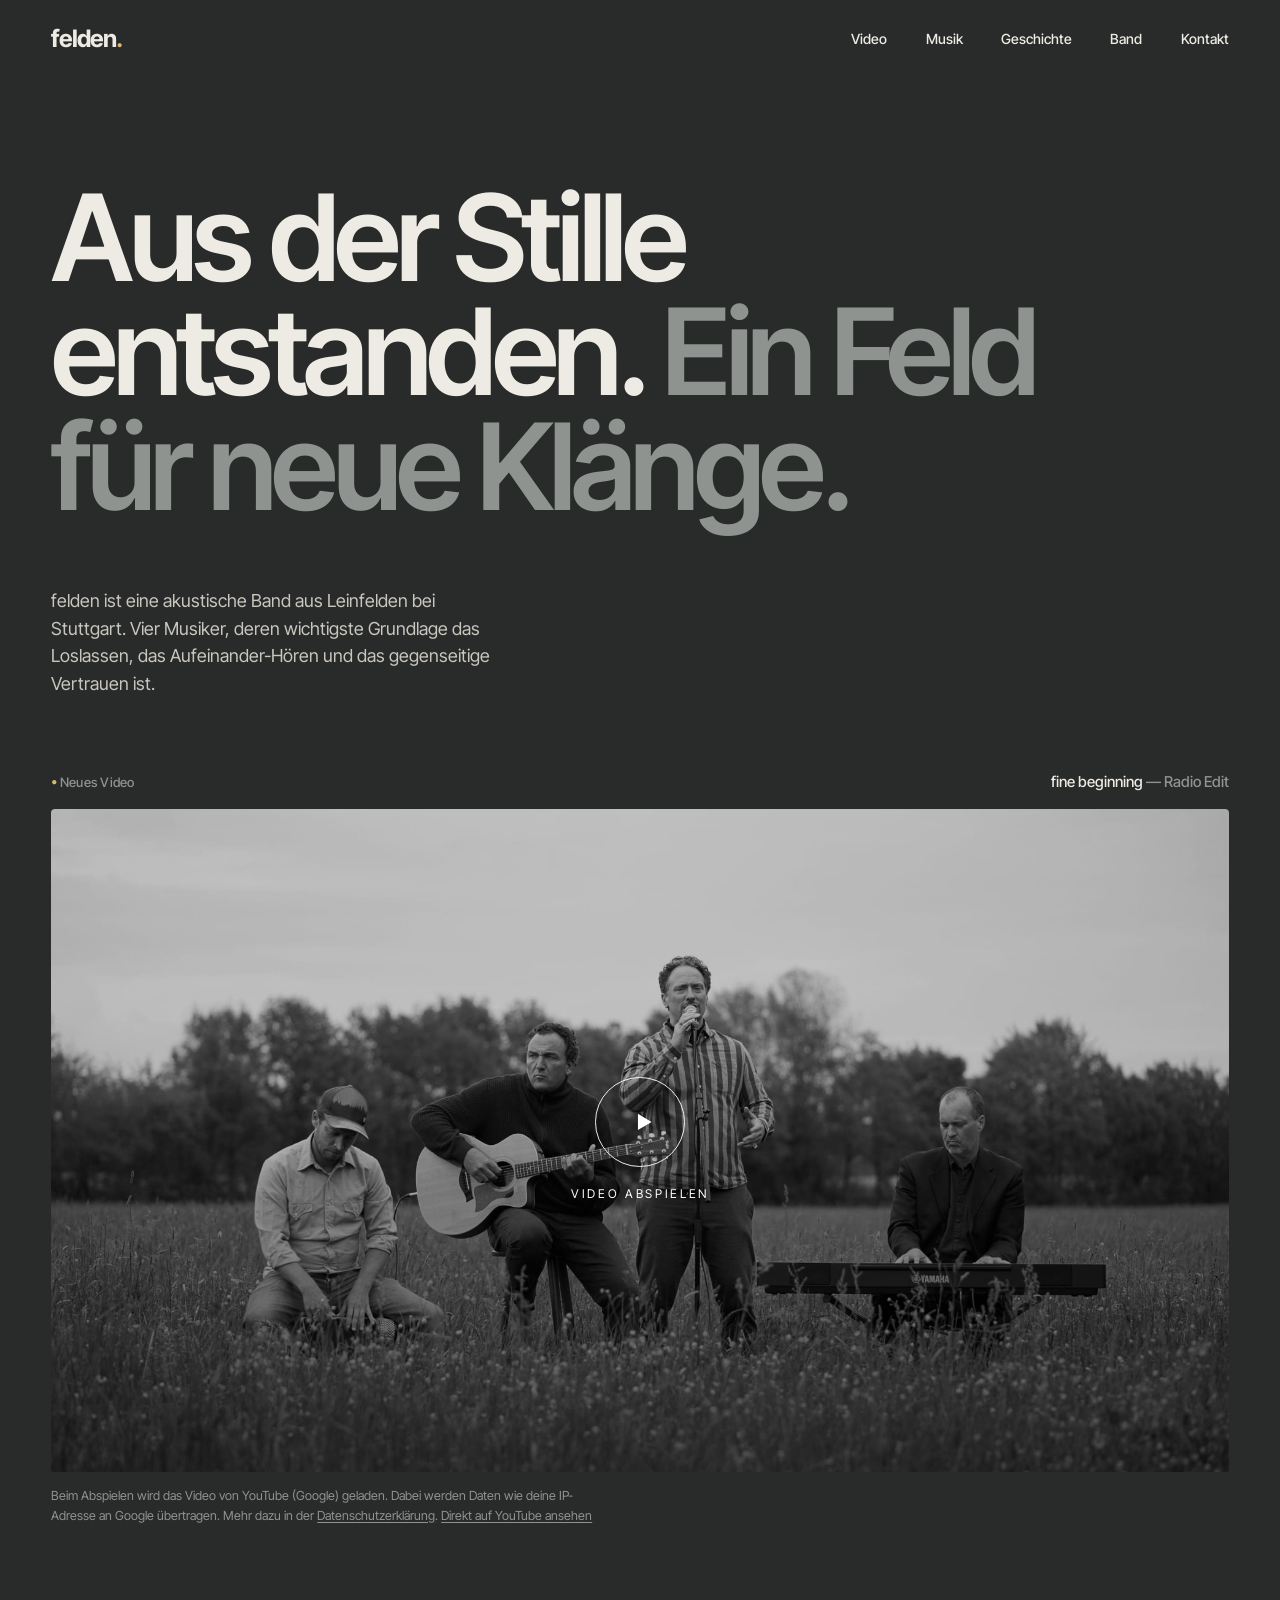
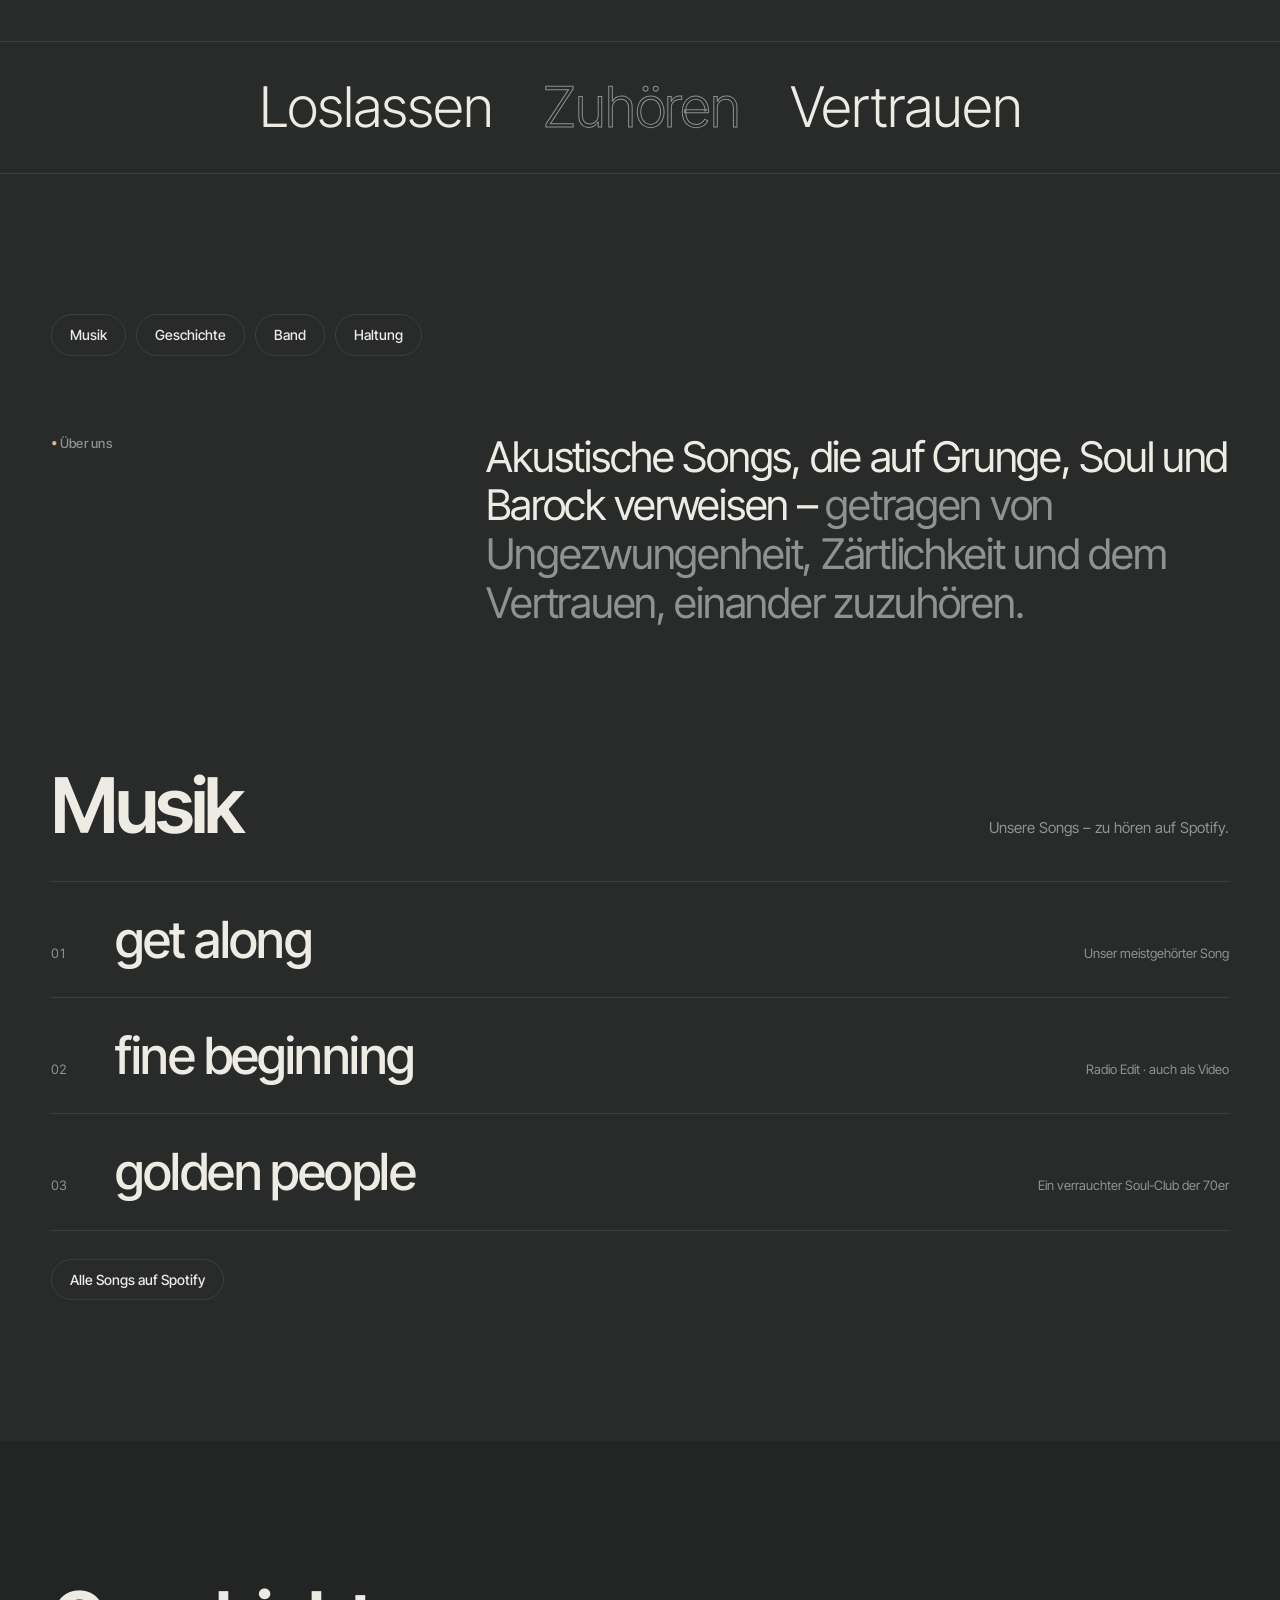
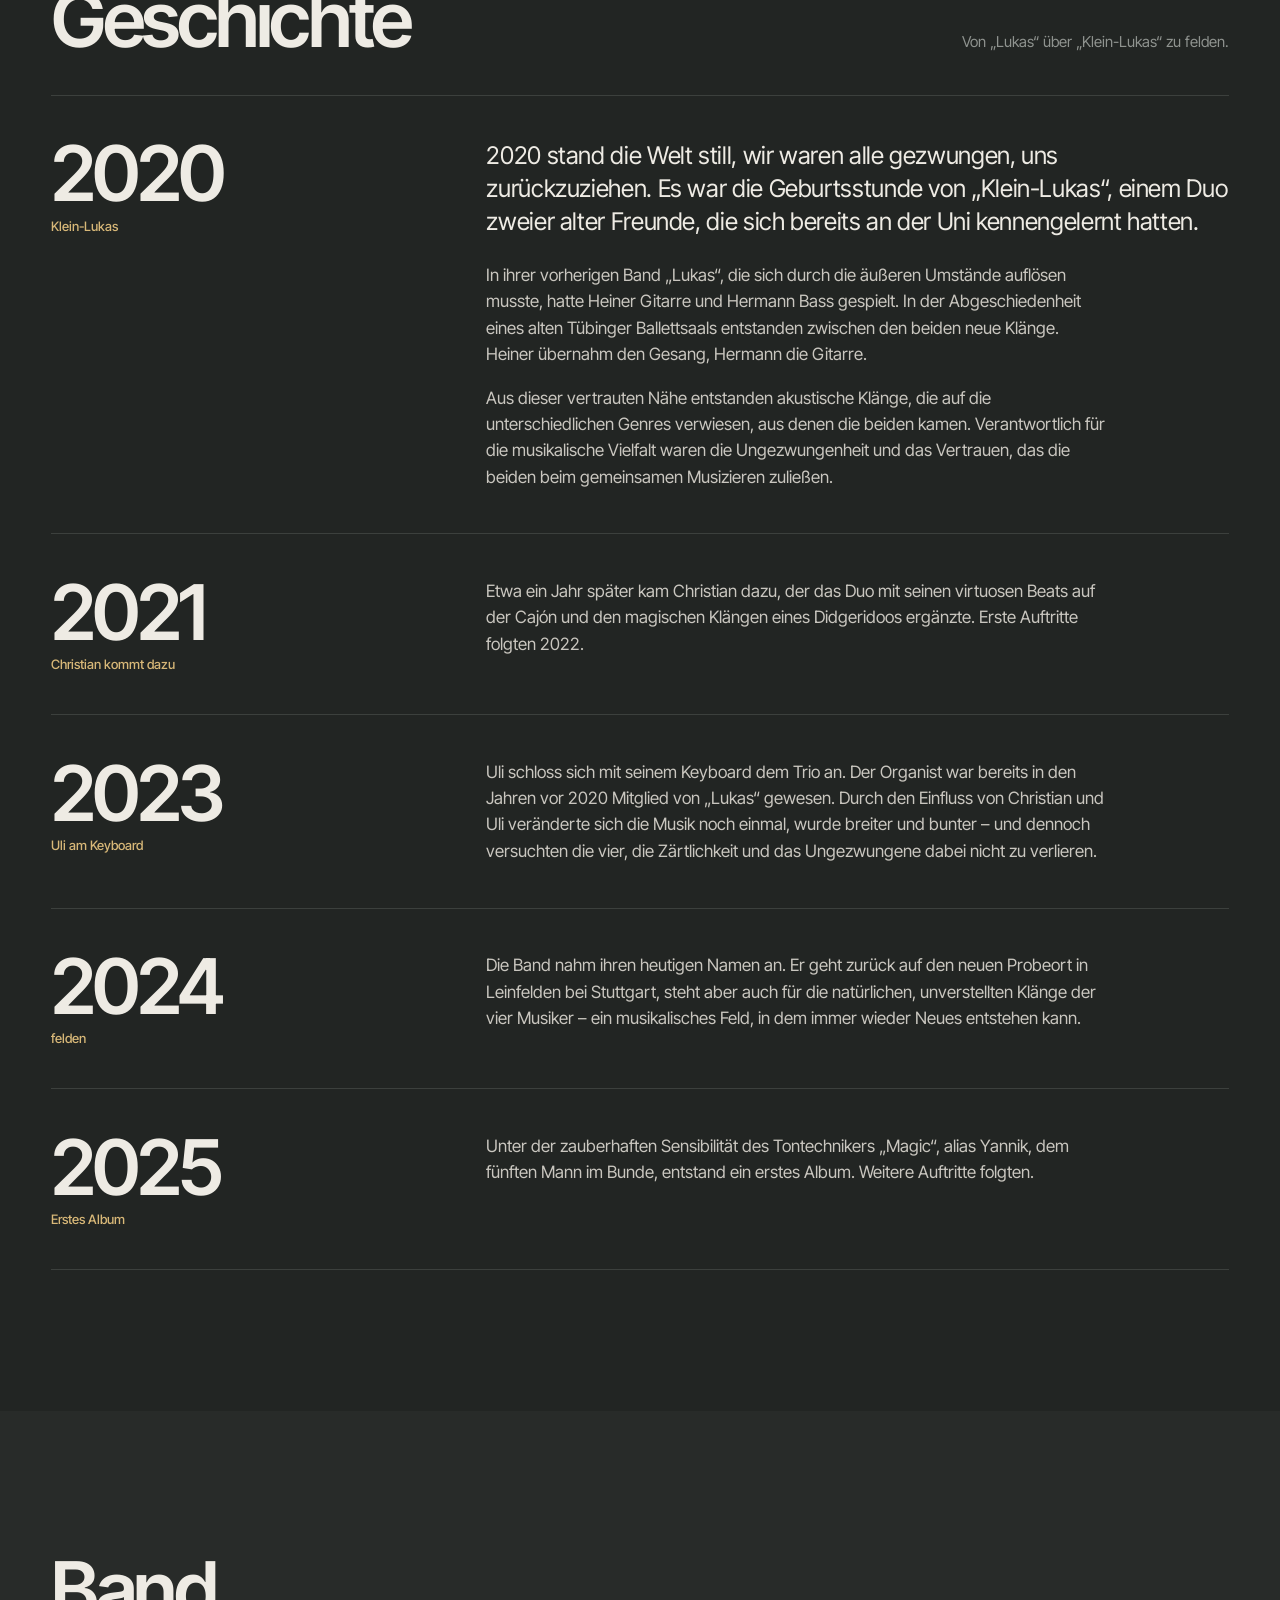
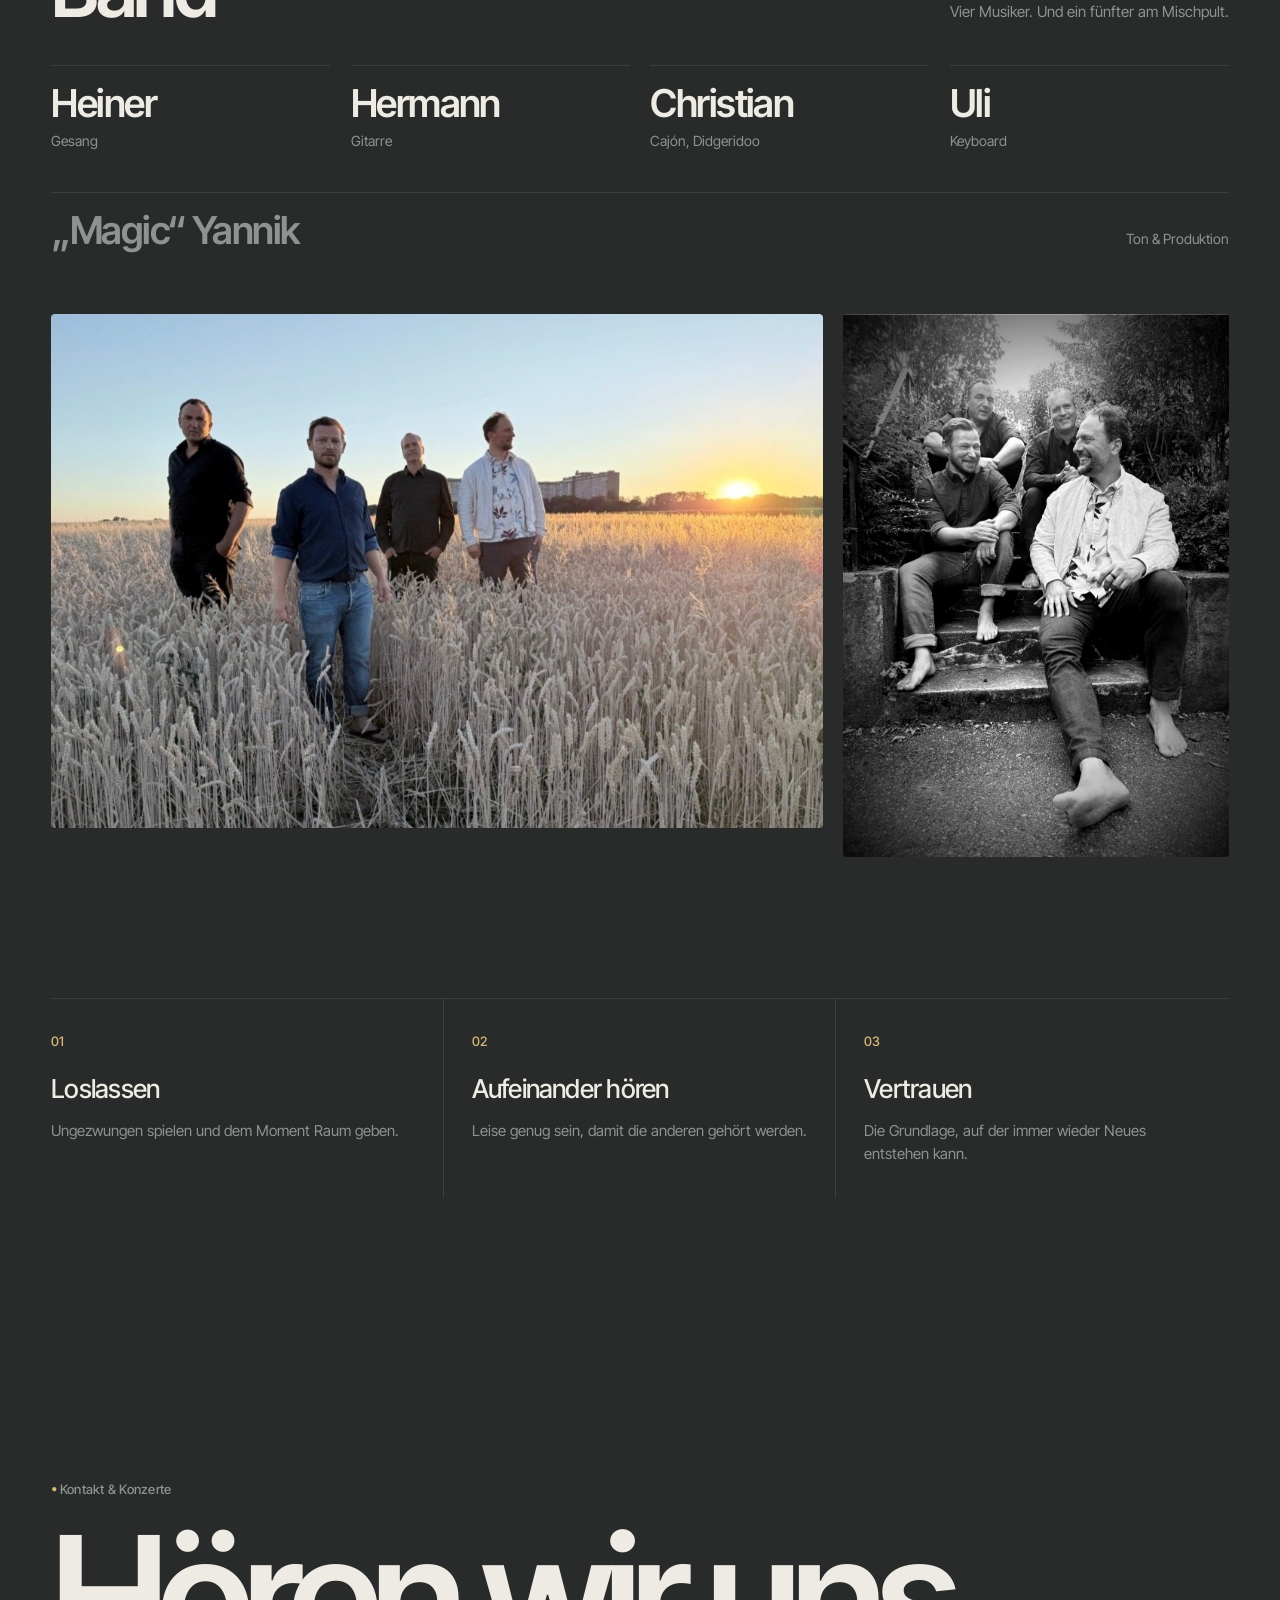
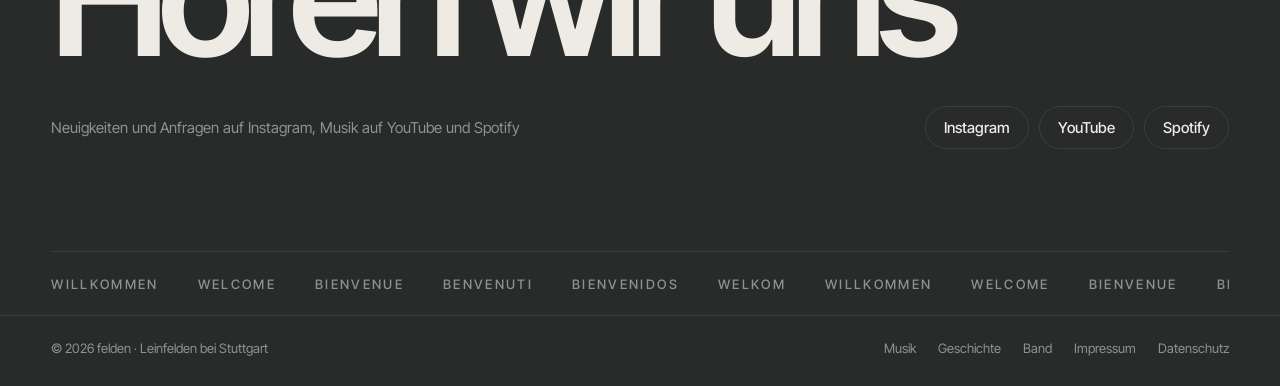
==== index.html @ c3971bb2 "version2" ====
<!doctype html>
<html lang="de">
<head>
<meta charset="utf-8">
<meta name="viewport" content="width=device-width, initial-scale=1">
<meta name="theme-color" content="#282b29">
<title>felden</title>
<meta name="description" content="felden – akustische Musik aus Leinfelden bei Stuttgart.">
<meta property="og:title" content="felden">
<meta property="og:description" content="Aus der Stille entstanden. Ein musikalisches Feld, in dem immer wieder Neues entstehen kann.">
<meta property="og:image" content="images/feld-abend.jpg">
<link rel="stylesheet" href="fonts/fonts.css">
<style>
  :root{
    --bg:#282b29;
    --bg-2:#222523;
    --fg:#eeebe4;
    --mute:#8f938f;
    --line:#3c403d;
    --accent:#d8b878;
    --f:"Inter Tight", "Helvetica Neue", Arial, sans-serif;
    --pad:clamp(16px,4vw,56px);
  }
  *{box-sizing:border-box;margin:0;padding:0}
  html{scroll-behavior:smooth}
  body{background:var(--bg);color:var(--fg);font-family:var(--f);font-weight:400;font-size:17px;line-height:1.55;-webkit-font-smoothing:antialiased}
  img{display:block;max-width:100%}
  a{color:inherit;text-decoration:none}
  ::selection{background:var(--accent);color:var(--bg)}

  /* Header */
  header{position:fixed;inset:0 0 auto 0;z-index:20;display:flex;justify-content:space-between;align-items:center;padding:20px var(--pad);transition:background .4s,padding .4s}
  header.solid{background:rgba(40,43,41,.94);backdrop-filter:blur(10px);-webkit-backdrop-filter:blur(10px);padding-top:14px;padding-bottom:14px}
  .logo{font-weight:700;font-size:24px;letter-spacing:-.04em}
  .logo span{color:var(--accent)}
  header nav{display:flex;gap:clamp(16px,3vw,40px);align-items:center}
  header nav a{font-size:14px;font-weight:500;position:relative}
  header nav a::after{content:"";position:absolute;left:0;bottom:-4px;height:1px;width:0;background:var(--fg);transition:width .3s}
  header nav a:hover::after{width:100%}
  .lang{font-size:12px;color:var(--mute);border:1px solid var(--line);padding:4px 10px;border-radius:99px}

  /* Hero */
  .hero{padding:clamp(130px,20vh,200px) var(--pad) clamp(40px,6vw,72px)}
  .hero h1{font-weight:600;font-size:clamp(46px,9.4vw,152px);line-height:.95;letter-spacing:-.045em;max-width:14ch}
  .hero h1 .dim{color:var(--mute)}
  .hero .meta{display:flex;justify-content:space-between;align-items:flex-end;flex-wrap:wrap;gap:24px;margin-top:clamp(36px,5vw,64px)}
  .hero .meta p{max-width:44ch;color:#c9c6bf;font-size:clamp(17px,1.4vw,20px)}
  .scroll{font-size:13px;color:var(--mute);display:flex;align-items:center;gap:10px}
  .scroll i{display:block;width:1px;height:38px;background:var(--mute);animation:pulse 2.4s infinite ease-in-out;transform-origin:top}
  @keyframes pulse{0%{transform:scaleY(0)}50%{transform:scaleY(1)}100%{transform:scaleY(0);transform-origin:bottom}}

  /* Reel image */
  .reel{position:relative;margin:0 var(--pad);overflow:hidden;border-radius:4px;aspect-ratio:16/8}
  .reel img{width:100%;height:100%;object-fit:cover;transform:scale(1.08);transition:transform 1.6s cubic-bezier(.2,.7,.2,1)}
  .reel.in img{transform:scale(1)}
  .reel .tag{position:absolute;left:24px;bottom:22px;display:flex;align-items:center;gap:12px;font-size:14px;font-weight:500}
  .reel .tag b{display:grid;place-items:center;width:48px;height:48px;border-radius:50%;background:var(--fg);color:var(--bg);font-size:14px}

  /* Marquee */
  .marquee{display:flex;justify-content:center;align-items:baseline;gap:.9em;border-top:1px solid var(--line);border-bottom:1px solid var(--line);margin-top:clamp(64px,9vw,120px);padding:22px 0;white-space:nowrap;font-size:clamp(20px,6.6vw,56px)}
  .marquee span{font-weight:300;letter-spacing:-.02em}
  .marquee span.o{color:transparent;-webkit-text-stroke:1px var(--mute)}
  @keyframes scroll{to{transform:translateX(-50%)}}

  section{padding:clamp(80px,11vw,150px) var(--pad)}

  /* Tabs */
  .tabs{display:flex;gap:clamp(6px,1.6vw,10px);flex-wrap:nowrap;margin-bottom:clamp(48px,6vw,80px)}
  .tabs a{flex:0 1 auto;min-width:0;text-align:center;white-space:nowrap;font-size:clamp(12px,3.6vw,14px);font-weight:500;padding:9px clamp(10px,3vw,18px);border:1px solid var(--line);border-radius:99px;transition:background .25s,color .25s,border-color .25s}
  .tabs a:hover{background:var(--fg);color:var(--bg);border-color:var(--fg)}

  /* Statement */
  .statement{display:grid;grid-template-columns:minmax(0,1fr) minmax(0,2fr);gap:clamp(24px,5vw,80px)}
  .kicker{font-size:13px;font-weight:500;color:var(--mute);letter-spacing:.02em}
  .kicker::before{content:"● ";color:var(--accent);font-size:10px;vertical-align:2px}
  .statement p{font-size:clamp(26px,3.3vw,48px);line-height:1.15;letter-spacing:-.03em;font-weight:400}
  .statement p em{font-style:normal;color:var(--mute)}

  /* Songs = work grid */
  .head{display:flex;justify-content:space-between;align-items:baseline;gap:20px;margin-bottom:36px;flex-wrap:wrap}
  .head h2{font-weight:600;font-size:clamp(40px,6vw,88px);letter-spacing:-.045em;line-height:1}
  .head p{color:var(--mute);max-width:38ch;font-size:15px}
  .work{display:grid;grid-template-columns:repeat(3,1fr);gap:clamp(12px,1.6vw,24px)}
  .card{position:relative;cursor:default}
  .card .img{overflow:hidden;border-radius:4px;aspect-ratio:4/5;background:var(--bg-2)}
  .card img{width:100%;height:100%;object-fit:cover;transition:transform 1s cubic-bezier(.2,.7,.2,1),filter .6s}
  .card:hover img{transform:scale(1.05);filter:brightness(.55)}
  .card .over{position:absolute;top:0;left:0;right:0;aspect-ratio:4/5;display:grid;place-items:center;opacity:0;transition:opacity .4s}
  .card:hover .over{opacity:1}
  .card .over span{border:1px solid var(--fg);border-radius:99px;padding:10px 20px;font-size:13px;font-weight:500;max-width:80%;text-align:center}
  .card h3{font-weight:500;font-size:22px;letter-spacing:-.02em;margin-top:16px}
  .card small{color:var(--mute);font-size:14px}

  /* Story timeline */
  .story{background:var(--bg-2)}
  .row{display:grid;grid-template-columns:minmax(0,1fr) minmax(0,2fr);gap:clamp(24px,5vw,80px);padding:clamp(28px,3.4vw,44px) 0;border-top:1px solid var(--line)}
  .row:last-child{border-bottom:1px solid var(--line)}
  .row .yr{font-weight:600;font-size:clamp(44px,6vw,92px);letter-spacing:-.05em;line-height:.9;color:var(--fg)}
  .row .yr small{display:block;font-size:13px;font-weight:500;letter-spacing:0;color:var(--accent);margin-top:12px}
  .row p{color:#c9c6bf;max-width:62ch;margin-bottom:1em}
  .row p:last-child{margin-bottom:0}
  .row p.big{font-size:clamp(20px,1.9vw,26px);line-height:1.35;letter-spacing:-.015em;color:var(--fg)}

  /* Team */
  .team{display:grid;grid-template-columns:repeat(4,1fr);gap:clamp(12px,1.6vw,24px)}
  .person{border-top:1px solid var(--line);padding-top:18px}
  .person h3{font-weight:600;font-size:clamp(28px,3vw,44px);letter-spacing:-.04em;line-height:1}
  .person p{color:var(--mute);font-size:14px;margin-top:8px}
  .person.five{grid-column:1/-1;display:flex;justify-content:space-between;align-items:baseline;flex-wrap:wrap;gap:8px;margin-top:20px}
  .person.five h3{color:var(--mute)}
  .bandpic{margin-top:clamp(36px,5vw,64px);display:grid;grid-template-columns:2fr 1fr;gap:clamp(12px,1.6vw,24px)}
  .bandpic div{overflow:hidden;border-radius:4px}
  .bandpic img{width:100%;height:100%;object-fit:cover;transition:transform 1s cubic-bezier(.2,.7,.2,1)}
  .bandpic div:hover img{transform:scale(1.04)}
  .bandpic div:first-child{aspect-ratio:3/2}

  /* Values like skills */
  .values{display:grid;grid-template-columns:repeat(3,1fr);gap:0;border-top:1px solid var(--line)}
  .value{padding:32px 28px 32px 0;border-right:1px solid var(--line)}
  .value + .value{padding-left:28px}
  .value:last-child{border-right:0}
  .value b{display:block;font-size:13px;color:var(--accent);font-weight:500;margin-bottom:18px}
  .value h3{font-weight:500;font-size:26px;letter-spacing:-.03em;margin-bottom:10px}
  .value p{color:var(--mute);font-size:15px}

  /* Contact */
  .contact{padding-bottom:0}
  .contact .big{font-weight:600;font-size:clamp(56px,13vw,220px);letter-spacing:-.06em;line-height:.88;display:inline-block;transition:color .3s}
  .contact .big:hover{color:var(--accent)}
  .contact .big .arr{display:inline-block;transition:transform .4s}
  .contact .big:hover .arr{transform:translate(.08em,-.08em)}
  .contact .sub{display:flex;justify-content:space-between;flex-wrap:wrap;gap:24px;margin-top:36px;color:var(--mute);font-size:15px}

  .welcome{overflow:hidden;white-space:nowrap;margin-top:clamp(64px,8vw,110px);border-top:1px solid var(--line);padding:18px 0}
  .welcome .track{display:inline-flex;animation:scroll 50s linear infinite}
  .welcome span{font-size:13px;font-weight:500;letter-spacing:.18em;text-transform:uppercase;color:var(--mute);padding-right:3em}

  footer{display:flex;justify-content:space-between;flex-wrap:wrap;gap:16px;padding:22px var(--pad) 28px;border-top:1px solid var(--line);font-size:13px;color:var(--mute)}
  footer nav{display:flex;flex-wrap:wrap;gap:8px 22px}
  footer a:hover{color:var(--fg)}

  /* Reveal */
  .r{opacity:0;transform:translateY(30px);transition:opacity 1s ease,transform 1s cubic-bezier(.2,.7,.2,1)}
  .r.in{opacity:1;transform:none}
  @media (prefers-reduced-motion:reduce){
    .r{opacity:1;transform:none;transition:none}
    .welcome .track,.scroll i{animation:none}
    .reel img{transform:none}
  }

  @media (max-width:900px){
    .statement,.row{grid-template-columns:1fr}
    .work{grid-template-columns:1fr 1fr}
    .work .card:last-child{grid-column:1/-1}
    .work .card:last-child .img,.work .card:last-child .over{aspect-ratio:16/10}
    .team{grid-template-columns:1fr 1fr;row-gap:28px}
    .values{grid-template-columns:1fr}
    .value,.value + .value{padding:26px 0;border-right:0;border-bottom:1px solid var(--line)}
    .bandpic{grid-template-columns:1fr}
    .reel{aspect-ratio:4/3}
  }
  @media (max-width:600px){
    header nav a.hide-s{display:none}
    .work{grid-template-columns:1fr}
    .work .card .img,.work .card .over{aspect-ratio:4/3!important}
    .lang{display:none}
  }

  /* YouTube – Zwei-Klick-Lösung (DSGVO) */
  .yt{position:relative;aspect-ratio:16/9;overflow:hidden;background:#000}
  .yt img{width:100%;height:100%;object-fit:cover;opacity:.78;transition:transform 1.2s cubic-bezier(.2,.7,.2,1),opacity .6s}
  .yt:hover img{transform:scale(1.03);opacity:.65}
  .yt-btn{position:absolute;inset:0;display:flex;flex-direction:column;align-items:center;justify-content:center;gap:18px;background:linear-gradient(180deg,rgba(0,0,0,0) 40%,rgba(0,0,0,.4));border:0;color:#fff;cursor:pointer;font:inherit}
  .yt-circle{width:clamp(64px,7vw,92px);height:clamp(64px,7vw,92px);border-radius:50%;border:1px solid rgba(255,255,255,.9);display:grid;place-items:center;transition:background .35s,color .35s,transform .35s}
  .yt-circle svg{width:34%;height:34%;margin-left:6%}
  .yt-btn:hover .yt-circle,.yt-btn:focus-visible .yt-circle{background:#fff;color:#111;transform:scale(1.06)}
  .yt-t{font-size:12px;letter-spacing:.22em;text-transform:uppercase}
  .yt iframe{position:absolute;inset:0;width:100%;height:100%;border:0}
  .yt-note{font-size:12.5px;line-height:1.6;opacity:.72;margin-top:14px;max-width:80ch}
  .yt-note a{text-decoration:underline;text-underline-offset:2px}
  .reel-wrap{margin:0 var(--pad)}
  .reel-head{display:flex;justify-content:space-between;align-items:baseline;gap:16px;flex-wrap:wrap;margin-bottom:16px;font-size:15px;font-weight:500}
  .reel-head em{font-style:normal;color:var(--mute)}
  .yt{border-radius:4px}
  .yt-note{color:var(--mute);opacity:1}
  .socials{display:flex;gap:10px;flex-wrap:wrap}
  .socials a{color:var(--fg);font-weight:500;padding:9px 18px;border:1px solid var(--line);border-radius:99px;transition:background .25s,color .25s,border-color .25s}
  .socials a:hover{background:var(--fg);color:var(--bg);border-color:var(--fg)}
  .contact .sub{align-items:center}
  .card{display:block;cursor:pointer}
  .tracks{list-style:none;margin-top:0;border-top:1px solid var(--line)}
  .tracks a{display:grid;grid-template-columns:48px minmax(0,1fr) auto;align-items:baseline;gap:16px;padding:18px 0;border-bottom:1px solid var(--line);transition:padding .35s,color .25s}
  .tracks a:hover{padding-left:12px;color:var(--accent)}
  .tracks .n{font-size:13px;color:var(--mute);font-variant-numeric:tabular-nums}
  .tracks .t{font-size:clamp(28px,4vw,56px);font-weight:500;letter-spacing:-.03em}
  .tracks .k{font-size:13px;color:var(--mute)}
  .all{display:inline-block;margin-top:28px;font-size:14px;font-weight:500;padding:9px 18px;border:1px solid var(--line);border-radius:99px;transition:background .25s,color .25s,border-color .25s}
  .all:hover{background:var(--fg);color:var(--bg);border-color:var(--fg)}
  @media (max-width:600px){.tracks a{grid-template-columns:36px minmax(0,1fr)}.tracks .k{grid-column:2}}
</style>
</head>
<body>

<header id="hdr">
  <a class="logo" href="#top">felden<span>.</span></a>
  <nav>
    <a href="#video" class="hide-s">Video</a>
    <a href="#musik" class="hide-s">Musik</a>
    <a href="#geschichte">Geschichte</a>
    <a href="#band">Band</a>
    <a href="#kontakt">Kontakt</a>
  </nav>
</header>

<main id="top">

  <div class="hero">
    <h1 class="r">Aus der Stille entstanden. <span class="dim">Ein Feld für neue Klänge.</span></h1>
    <div class="meta">
      <p class="r">felden ist eine akustische Band aus Leinfelden bei Stuttgart. Vier Musiker, deren wichtigste Grundlage das Loslassen, das Aufeinander-Hören und das gegenseitige Vertrauen ist.</p>
    </div>
  </div>

  <div class="reel-wrap r" id="video">
    <div class="reel-head"><span class="kicker">Neues Video</span><span>fine beginning <em>— Radio Edit</em></span></div>
    <div class="yt" data-id="N66QxHXJvBc" data-title="felden – fine beginning (Radio Edit) [Official Video]">
      <img src="images/wiese-live.jpg" alt="Vorschaubild: felden spielen auf einer Wiese" loading="lazy">
      <button class="yt-btn" type="button" aria-label="Video von YouTube laden und abspielen">
        <span class="yt-circle"><svg viewBox="0 0 24 24" aria-hidden="true"><path d="M8 5.5v13l11-6.5z" fill="currentColor"/></svg></span>
        <span class="yt-t">Video abspielen</span>
      </button>
    </div>
    <p class="yt-note">Beim Abspielen wird das Video von YouTube (Google) geladen. Dabei werden Daten wie deine IP-Adresse an Google übertragen. Mehr dazu in der <a href="datenschutz.html">Datenschutzerklärung</a>. <a href="https://youtu.be/N66QxHXJvBc" target="_blank" rel="noopener">Direkt auf YouTube ansehen</a></p>
  </div>

  <div class="marquee">
    <span>Loslassen</span><span class="o">Zuhören</span><span>Vertrauen</span>
  </div>

  <section>
    <nav class="tabs r" aria-label="Abschnitte">
      <a href="#musik">Musik</a><a href="#geschichte">Geschichte</a><a href="#band">Band</a><a href="#haltung">Haltung</a>
    </nav>
    <div class="statement">
      <div class="kicker r">Über uns</div>
      <p class="r">Akustische Songs, die auf Grunge, Soul und Barock verweisen – <em>getragen von Ungezwungenheit, Zärtlichkeit und dem Vertrauen, einander zuzuhören.</em></p>
    </div>
  </section>

  <section id="musik" style="padding-top:0">
    <div class="head">
      <h2 class="r">Musik</h2>
      <p class="r">Unsere Songs – zu hören auf Spotify.</p>
    </div>
    <ol class="tracks r">
      <li><a href="https://open.spotify.com/artist/2TYIWhqs4LQytH0IXlrEBR" target="_blank" rel="noopener"><span class="n">01</span><span class="t">get along</span><span class="k">Unser meistgehörter Song</span></a></li>
      <li><a href="https://open.spotify.com/artist/2TYIWhqs4LQytH0IXlrEBR" target="_blank" rel="noopener"><span class="n">02</span><span class="t">fine beginning</span><span class="k">Radio Edit · auch als Video</span></a></li>
      <li><a href="https://open.spotify.com/artist/2TYIWhqs4LQytH0IXlrEBR" target="_blank" rel="noopener"><span class="n">03</span><span class="t">golden people</span><span class="k">Ein verrauchter Soul-Club der 70er</span></a></li>
    </ol>
    <a class="all r" href="https://open.spotify.com/artist/2TYIWhqs4LQytH0IXlrEBR" target="_blank" rel="noopener">Alle Songs auf Spotify</a>
  </section>

  <section class="story" id="geschichte">
    <div class="head">
      <h2 class="r">Geschichte</h2>
      <p class="r">Von „Lukas“ über „Klein-Lukas“ zu felden.</p>
    </div>

    <div class="row r">
      <div class="yr">2020<small>Klein-Lukas</small></div>
      <div>
        <p class="big">2020 stand die Welt still, wir waren alle gezwungen, uns zurückzuziehen. Es war die Geburtsstunde von „Klein-Lukas“, einem Duo zweier alter Freunde, die sich bereits an der Uni kennengelernt hatten.</p>
        <p>In ihrer vorherigen Band „Lukas“, die sich durch die äußeren Umstände auflösen musste, hatte Heiner Gitarre und Hermann Bass gespielt. In der Abgeschiedenheit eines alten Tübinger Ballettsaals entstanden zwischen den beiden neue Klänge. Heiner übernahm den Gesang, Hermann die Gitarre.</p>
        <p>Aus dieser vertrauten Nähe entstanden akustische Klänge, die auf die unterschiedlichen Genres verwiesen, aus denen die beiden kamen. Verantwortlich für die musikalische Vielfalt waren die Ungezwungenheit und das Vertrauen, das die beiden beim gemeinsamen Musizieren zuließen.</p>
      </div>
    </div>

    <div class="row r">
      <div class="yr">2021<small>Christian kommt dazu</small></div>
      <div><p>Etwa ein Jahr später kam Christian dazu, der das Duo mit seinen virtuosen Beats auf der Cajón und den magischen Klängen eines Didgeridoos ergänzte. Erste Auftritte folgten 2022.</p></div>
    </div>

    <div class="row r">
      <div class="yr">2023<small>Uli am Keyboard</small></div>
      <div><p>Uli schloss sich mit seinem Keyboard dem Trio an. Der Organist war bereits in den Jahren vor 2020 Mitglied von „Lukas“ gewesen. Durch den Einfluss von Christian und Uli veränderte sich die Musik noch einmal, wurde breiter und bunter – und dennoch versuchten die vier, die Zärtlichkeit und das Ungezwungene dabei nicht zu verlieren.</p></div>
    </div>

    <div class="row r">
      <div class="yr">2024<small>felden</small></div>
      <div><p>Die Band nahm ihren heutigen Namen an. Er geht zurück auf den neuen Probeort in Leinfelden bei Stuttgart, steht aber auch für die natürlichen, unverstellten Klänge der vier Musiker – ein musikalisches Feld, in dem immer wieder Neues entstehen kann.</p></div>
    </div>

    <div class="row r">
      <div class="yr">2025<small>Erstes Album</small></div>
      <div><p>Unter der zauberhaften Sensibilität des Tontechnikers „Magic“, alias Yannik, dem fünften Mann im Bunde, entstand ein erstes Album. Weitere Auftritte folgten.</p></div>
    </div>
  </section>

  <section id="band">
    <div class="head">
      <h2 class="r">Band</h2>
      <p class="r">Vier Musiker. Und ein fünfter am Mischpult.</p>
    </div>
    <div class="team">
      <div class="person r"><h3>Heiner</h3><p>Gesang</p></div>
      <div class="person r"><h3>Hermann</h3><p>Gitarre</p></div>
      <div class="person r"><h3>Christian</h3><p>Cajón, Didgeridoo</p></div>
      <div class="person r"><h3>Uli</h3><p>Keyboard</p></div>
      <div class="person five r"><h3>„Magic“ Yannik</h3><p>Ton &amp; Produktion</p></div>
    </div>
    <div class="bandpic r">
      <div><img src="images/feld-abend.jpg" alt="Die Band im Weizenfeld bei Sonnenuntergang" loading="lazy"></div>
      <div><img src="images/treppe.jpg" alt="Die Band lachend auf einer Steintreppe" loading="lazy" style="object-position:50% 30%"></div>
    </div>
  </section>

  <section id="haltung" style="padding-top:0">
    <div class="values">
      <div class="value r"><b>01</b><h3>Loslassen</h3><p>Ungezwungen spielen und dem Moment Raum geben.</p></div>
      <div class="value r"><b>02</b><h3>Aufeinander hören</h3><p>Leise genug sein, damit die anderen gehört werden.</p></div>
      <div class="value r"><b>03</b><h3>Vertrauen</h3><p>Die Grundlage, auf der immer wieder Neues entstehen kann.</p></div>
    </div>
  </section>

  <section class="contact" id="kontakt">
    <div class="kicker r" style="margin-bottom:24px">Kontakt &amp; Konzerte</div>
    <a class="big r" href="https://www.instagram.com/felden.music" target="_blank" rel="noopener">Hören wir uns</a>
    <div class="sub r">
      <span>Neuigkeiten und Anfragen auf Instagram, Musik auf YouTube und Spotify</span>
      <span class="socials">
        <a href="https://www.instagram.com/felden.music" target="_blank" rel="noopener">Instagram</a>
        <a href="https://www.youtube.com/@feldengreatmusic" target="_blank" rel="noopener">YouTube</a>
        <a href="https://open.spotify.com/artist/2TYIWhqs4LQytH0IXlrEBR" target="_blank" rel="noopener">Spotify</a>
      </span>
    </div>
    <div class="welcome" aria-hidden="true">
      <div class="track">
        <span>Willkommen</span><span>Welcome</span><span>Bienvenue</span><span>Benvenuti</span><span>Bienvenidos</span><span>Welkom</span>
        <span>Willkommen</span><span>Welcome</span><span>Bienvenue</span><span>Benvenuti</span><span>Bienvenidos</span><span>Welkom</span>
      </div>
    </div>
  </section>
</main>

<footer>
  <span>© <span id="y">2026</span> felden · Leinfelden bei Stuttgart</span>
  <nav>
    <a href="#musik">Musik</a><a href="#geschichte">Geschichte</a><a href="#band">Band</a>
    <a href="impressum.html">Impressum</a><a href="datenschutz.html">Datenschutz</a>
  </nav>
</footer>

<script>
  document.getElementById('y').textContent = new Date().getFullYear();
  const hdr = document.getElementById('hdr');
  const onScroll = () => hdr.classList.toggle('solid', window.scrollY > 40);
  onScroll(); window.addEventListener('scroll', onScroll, {passive:true});
  const io = new IntersectionObserver(es => es.forEach(e => {
    if (e.isIntersecting) { e.target.classList.add('in'); io.unobserve(e.target); }
  }), {threshold:.1, rootMargin:'0px 0px -30px 0px'});
  document.querySelectorAll('.r').forEach(el => io.observe(el));

  /* YouTube erst nach Klick laden (youtube-nocookie.com) */
  document.querySelectorAll('.yt').forEach(el => el.querySelector('.yt-btn').addEventListener('click', () => {
    const f = document.createElement('iframe');
    f.src = 'https://www.youtube-nocookie.com/embed/' + el.dataset.id + '?autoplay=1&rel=0&modestbranding=1';
    f.title = el.dataset.title;
    f.allow = 'autoplay; encrypted-media; picture-in-picture; fullscreen';
    f.allowFullscreen = true;
    f.referrerPolicy = 'strict-origin-when-cross-origin';
    el.replaceChildren(f);
  }));
</script>
</body>
</html>
---- fonts/fonts.css ----
/* Lokal gehostete Schriften (SIL Open Font License) – keine Verbindung zu Google */
@font-face{font-family:'Inter Tight';font-style:normal;font-weight:300;font-display:swap;src:url(inter-tight-latin-300-normal.woff2) format('woff2');unicode-range:U+0000-00FF, U+0131, U+0152-0153, U+02BB-02BC, U+02C6, U+02DA, U+02DC, U+0304, U+0308, U+0329, U+2000-206F, U+20AC, U+2122, U+2191, U+2193, U+2212, U+2215, U+FEFF, U+FFFD}
@font-face{font-family:'Inter Tight';font-style:normal;font-weight:400;font-display:swap;src:url(inter-tight-latin-400-normal.woff2) format('woff2');unicode-range:U+0000-00FF, U+0131, U+0152-0153, U+02BB-02BC, U+02C6, U+02DA, U+02DC, U+0304, U+0308, U+0329, U+2000-206F, U+20AC, U+2122, U+2191, U+2193, U+2212, U+2215, U+FEFF, U+FFFD}
@font-face{font-family:'Inter Tight';font-style:normal;font-weight:500;font-display:swap;src:url(inter-tight-latin-500-normal.woff2) format('woff2');unicode-range:U+0000-00FF, U+0131, U+0152-0153, U+02BB-02BC, U+02C6, U+02DA, U+02DC, U+0304, U+0308, U+0329, U+2000-206F, U+20AC, U+2122, U+2191, U+2193, U+2212, U+2215, U+FEFF, U+FFFD}
@font-face{font-family:'Inter Tight';font-style:normal;font-weight:600;font-display:swap;src:url(inter-tight-latin-600-normal.woff2) format('woff2');unicode-range:U+0000-00FF, U+0131, U+0152-0153, U+02BB-02BC, U+02C6, U+02DA, U+02DC, U+0304, U+0308, U+0329, U+2000-206F, U+20AC, U+2122, U+2191, U+2193, U+2212, U+2215, U+FEFF, U+FFFD}
@font-face{font-family:'Inter Tight';font-style:normal;font-weight:700;font-display:swap;src:url(inter-tight-latin-700-normal.woff2) format('woff2');unicode-range:U+0000-00FF, U+0131, U+0152-0153, U+02BB-02BC, U+02C6, U+02DA, U+02DC, U+0304, U+0308, U+0329, U+2000-206F, U+20AC, U+2122, U+2191, U+2193, U+2212, U+2215, U+FEFF, U+FFFD}
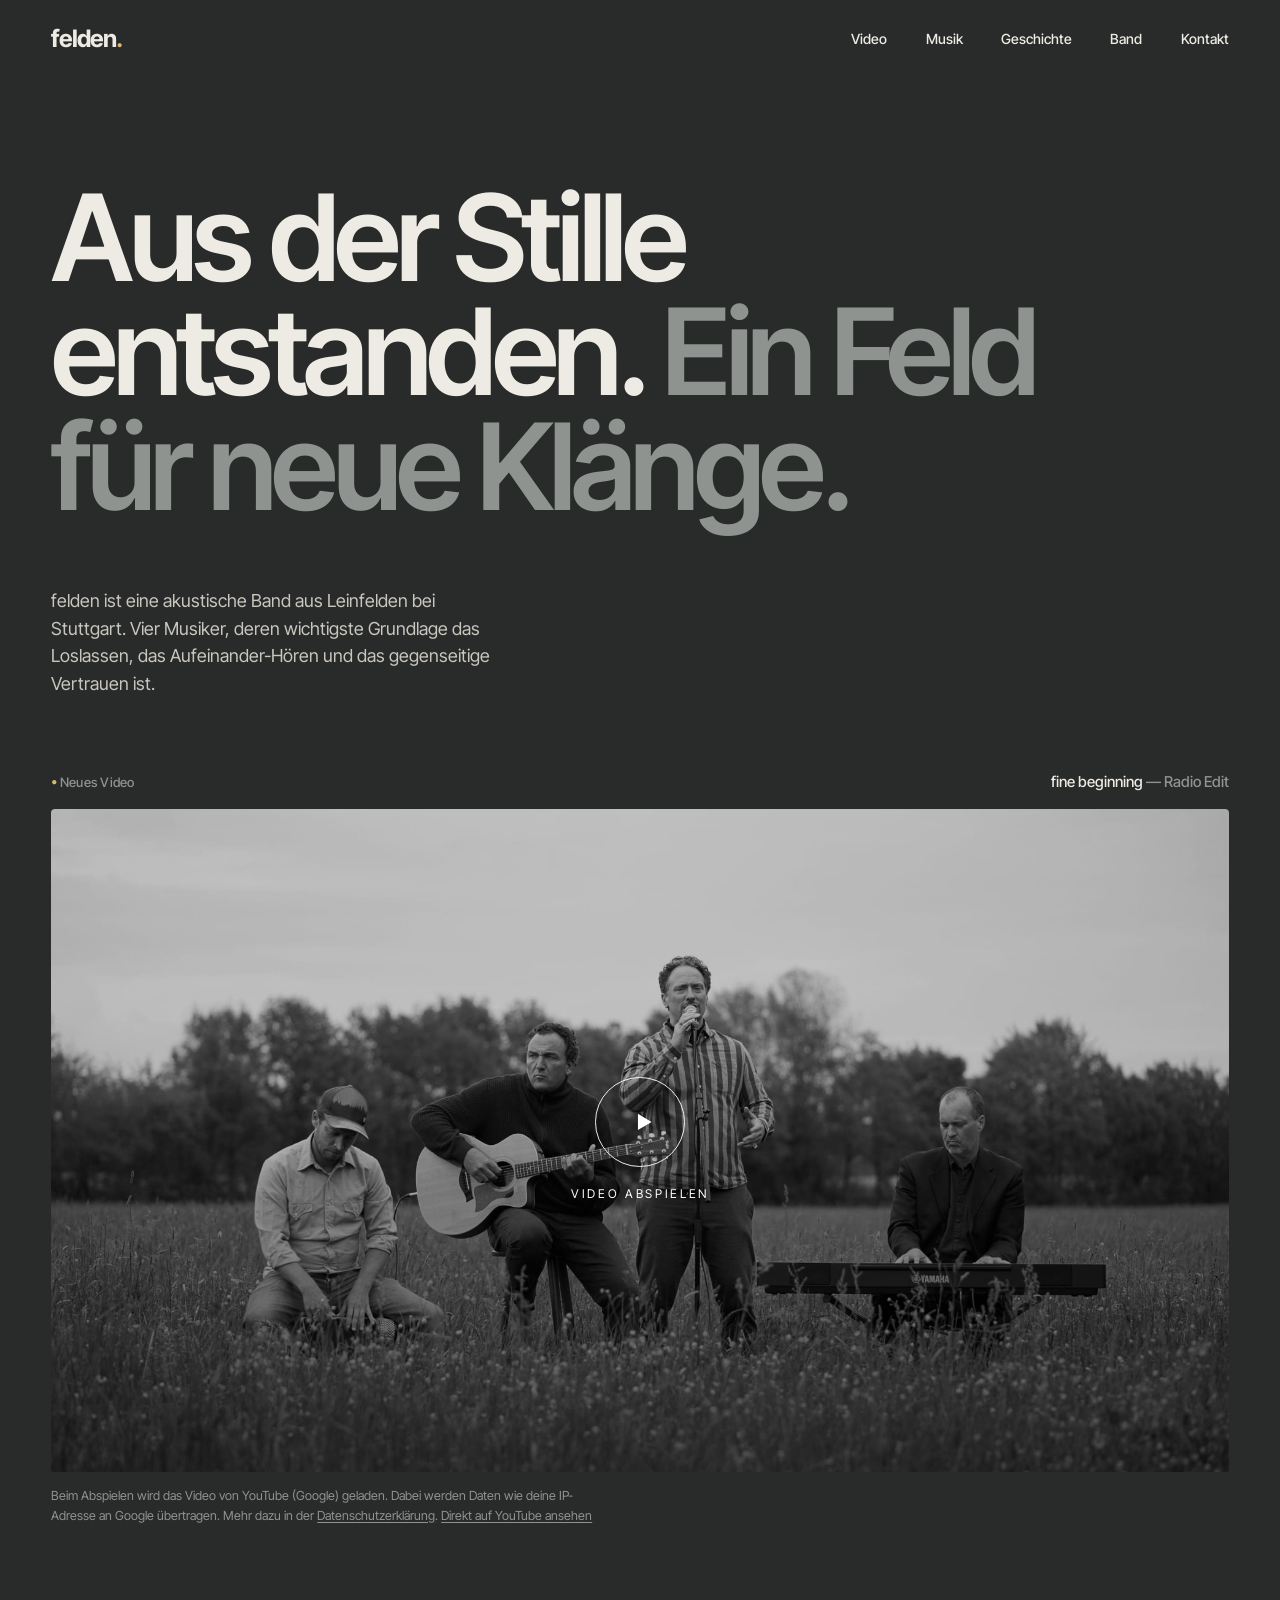
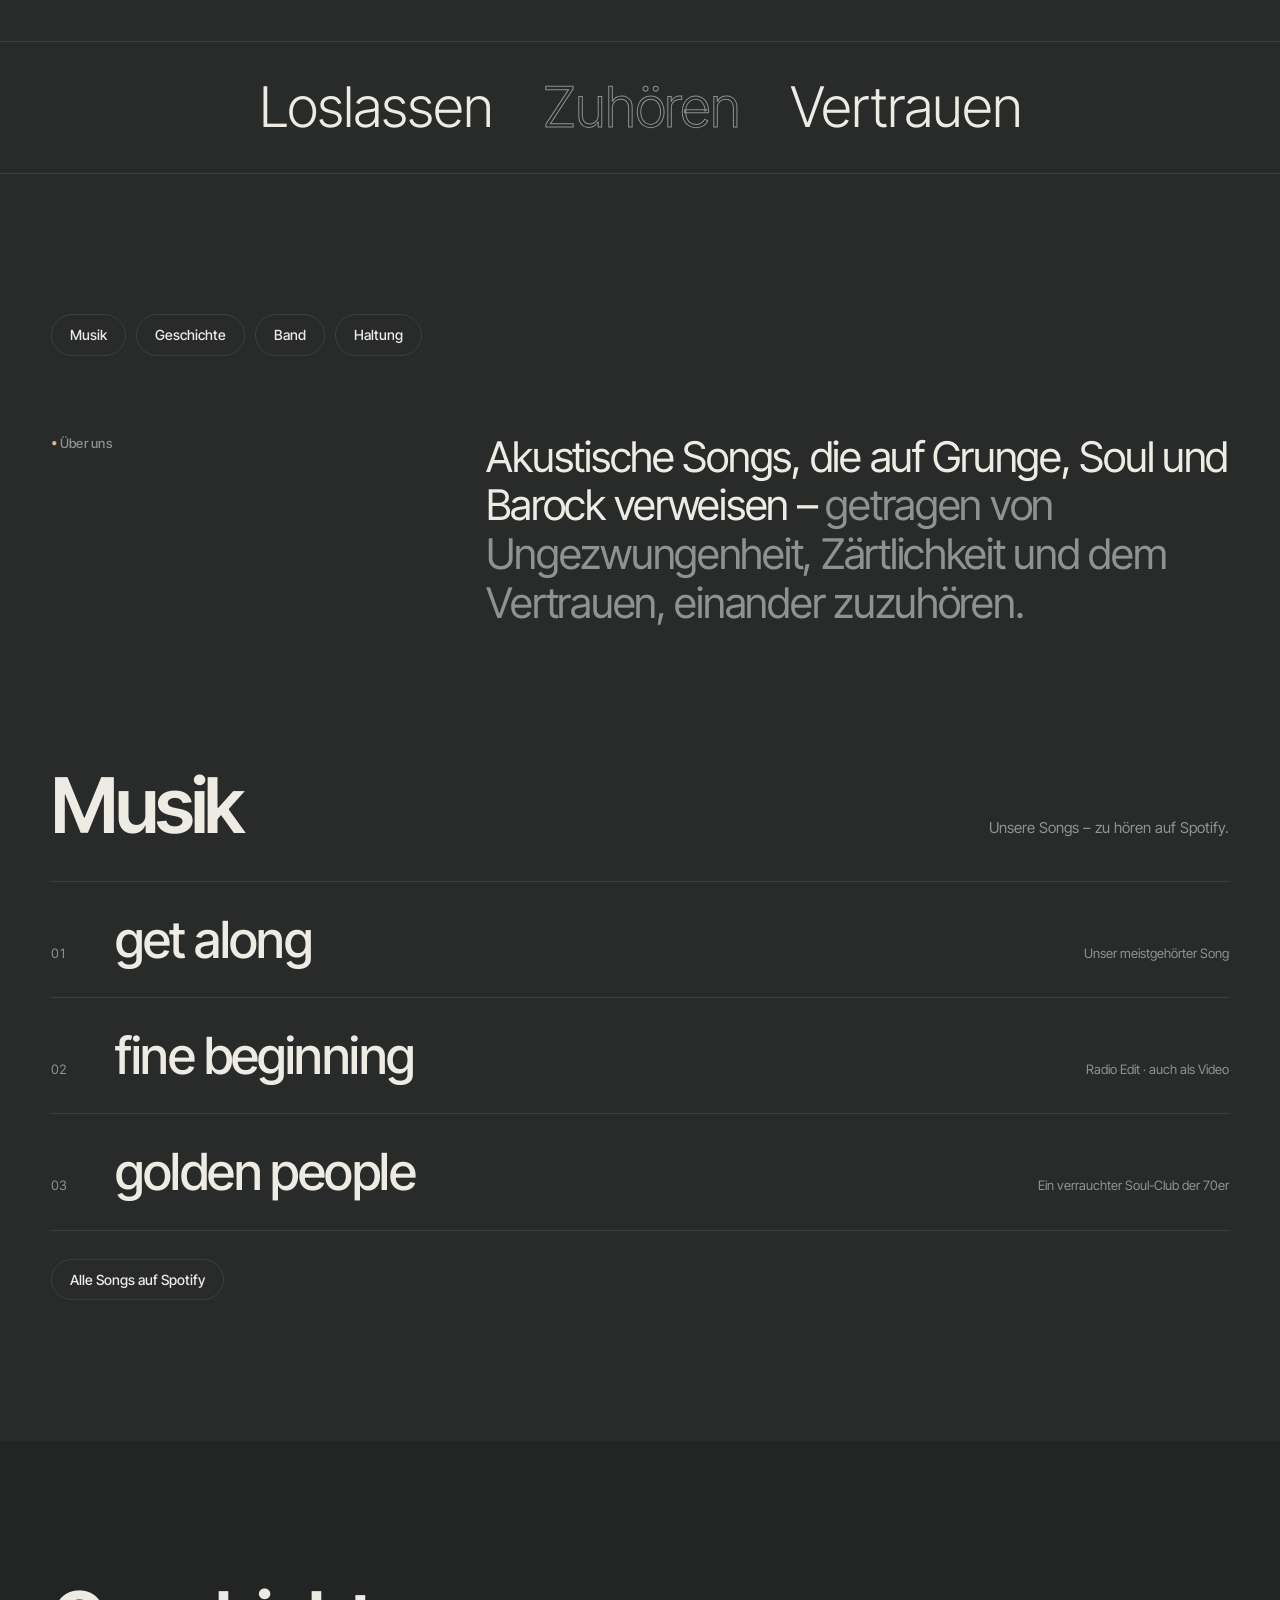
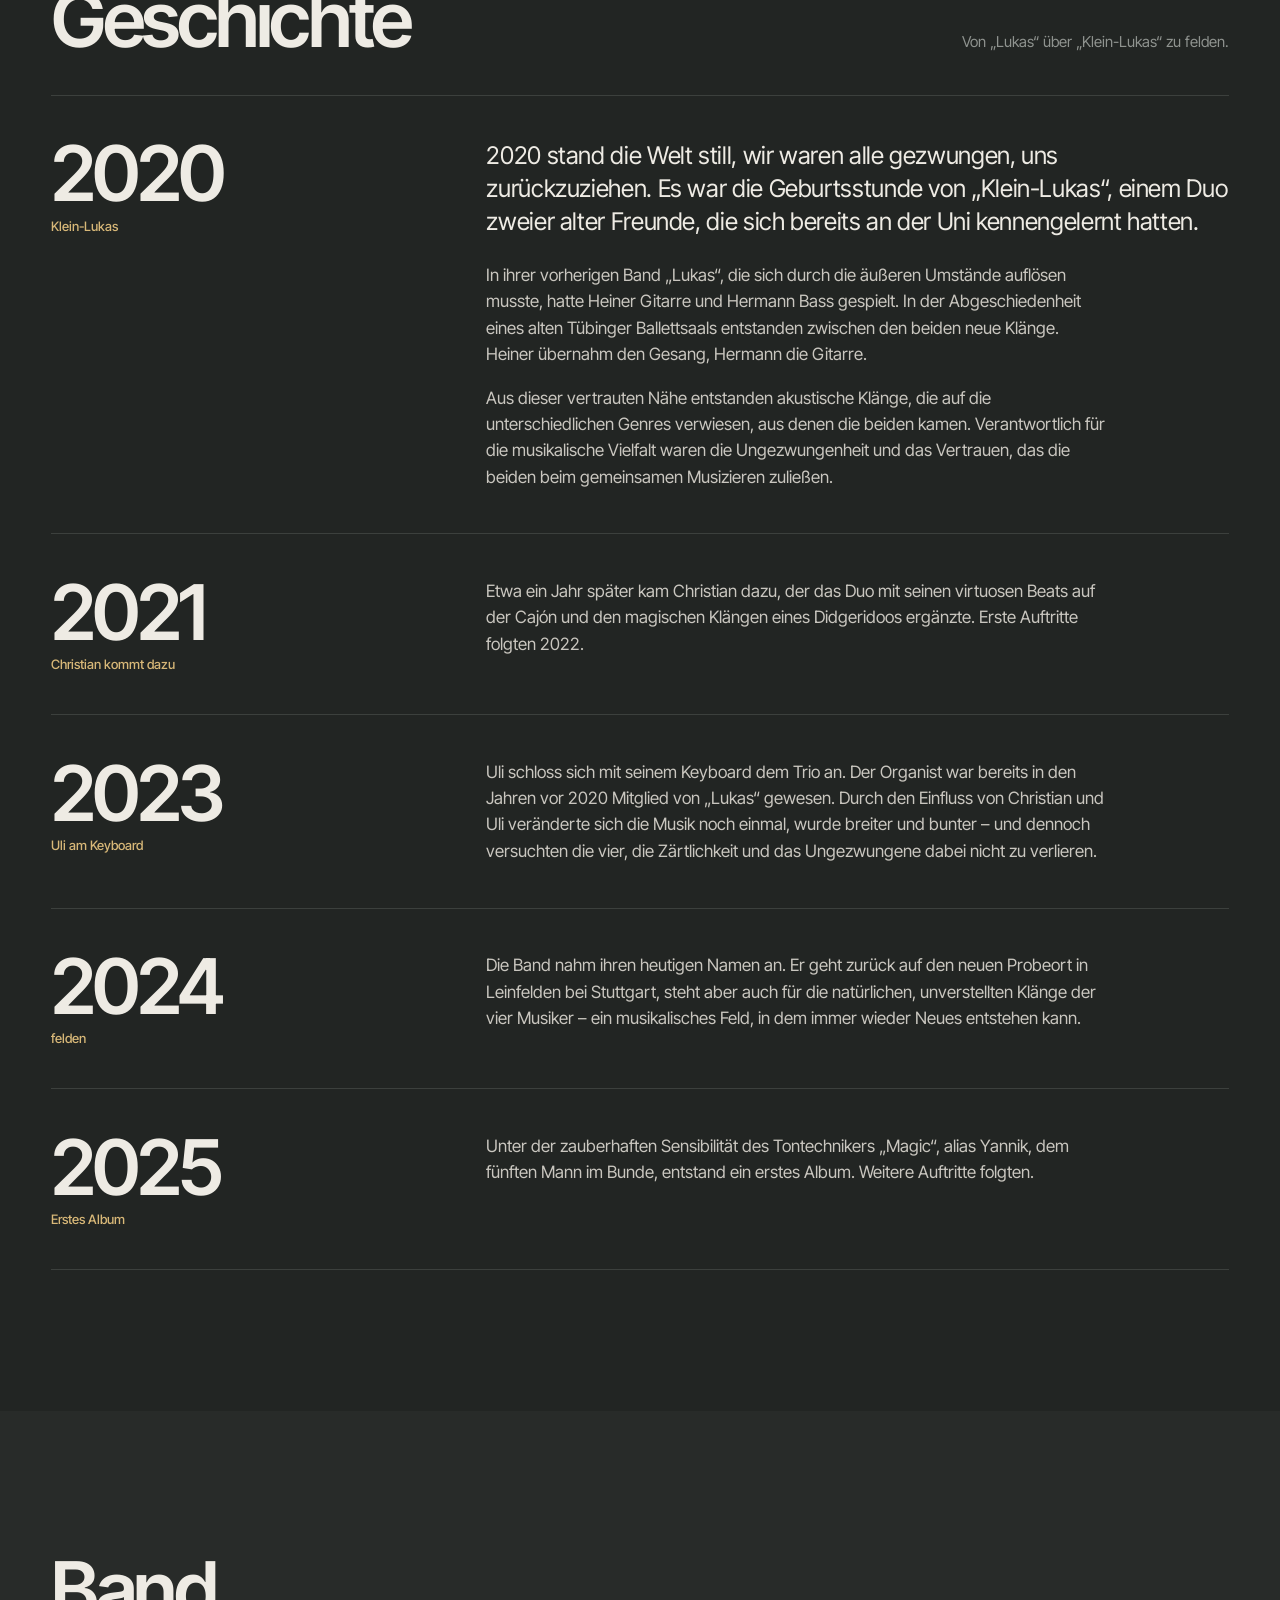
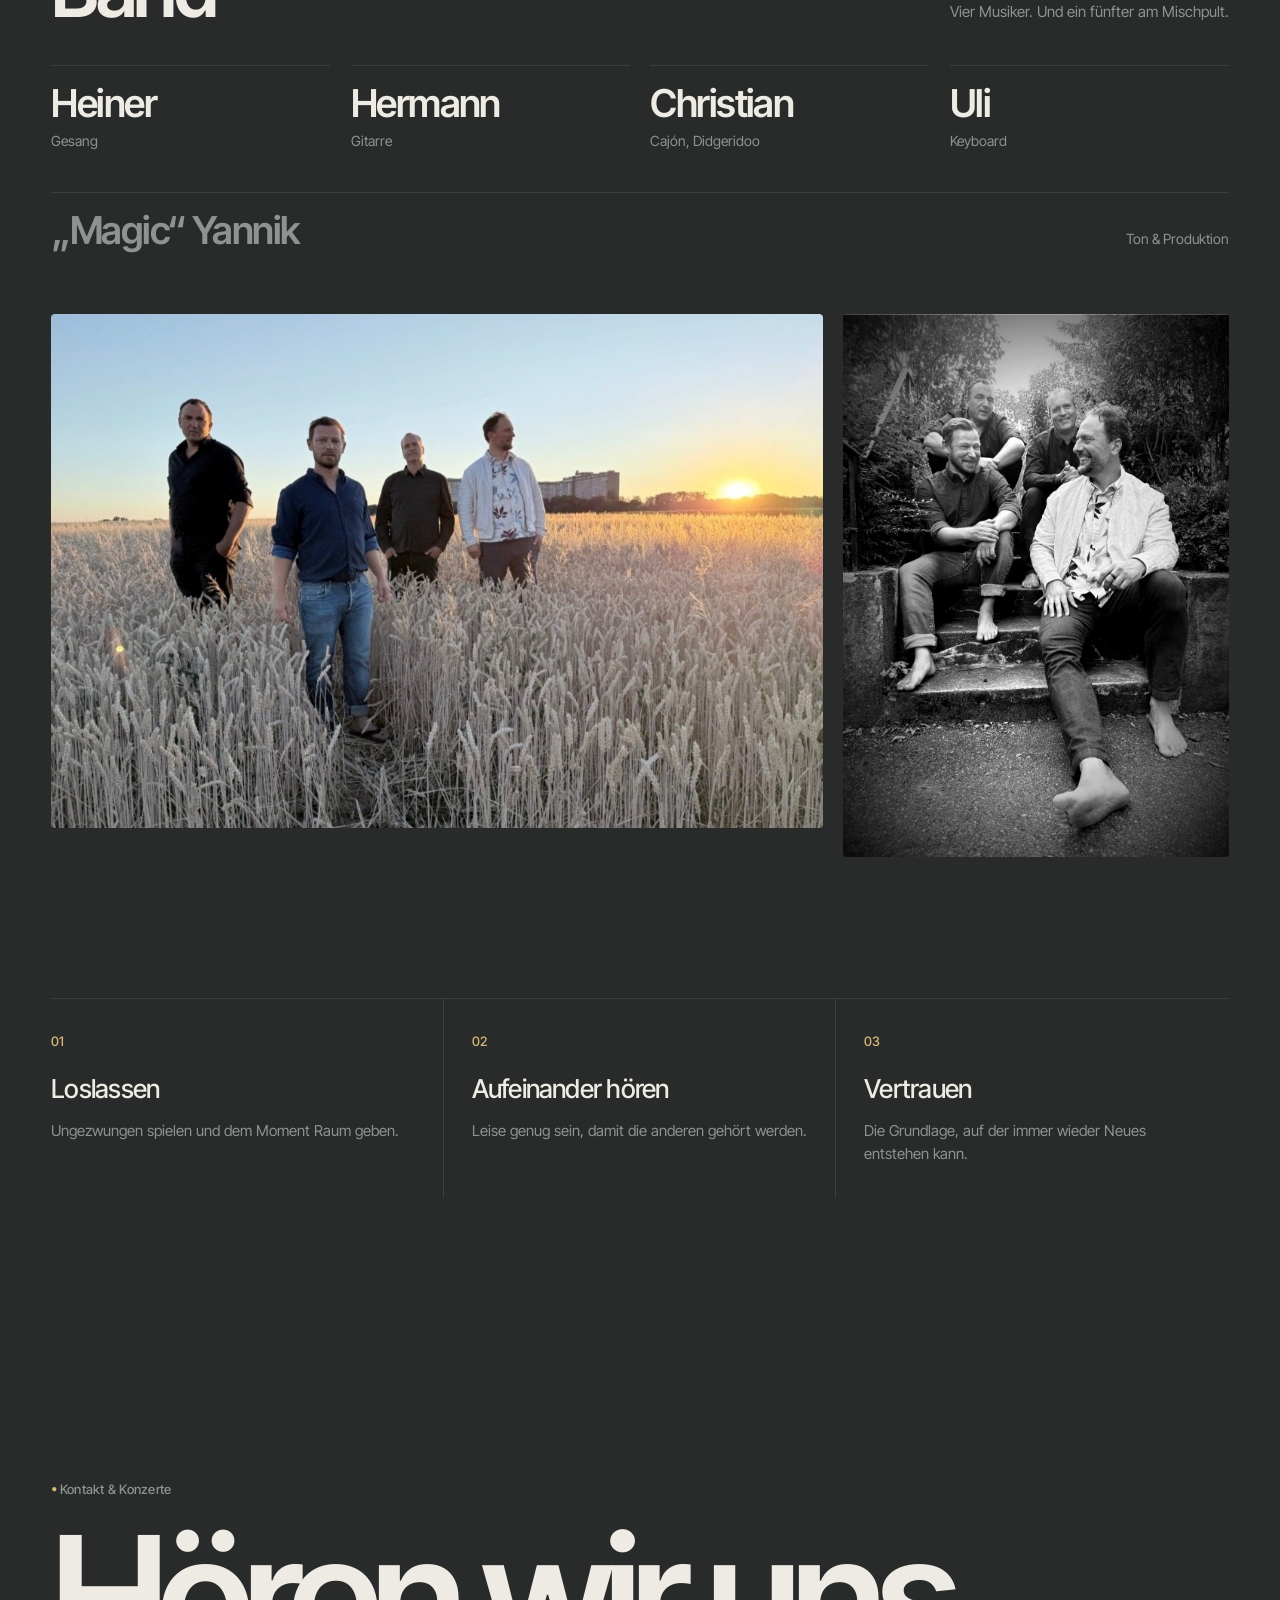
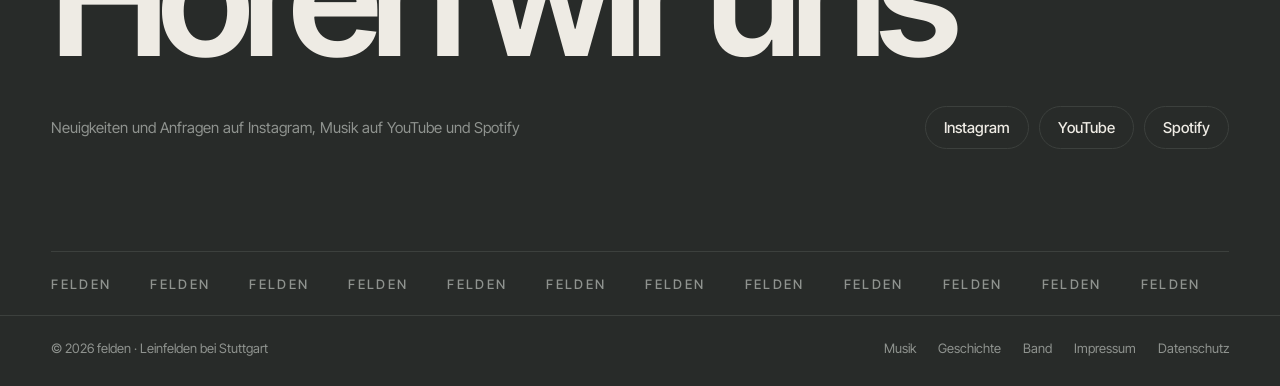
==== commit 3e512fbb: "Replace welcome messages with 'felden'" ====
--- a/index.html
+++ b/index.html
@@ -335,8 +335,8 @@
     </div>
     <div class="welcome" aria-hidden="true">
       <div class="track">
-        <span>Willkommen</span><span>Welcome</span><span>Bienvenue</span><span>Benvenuti</span><span>Bienvenidos</span><span>Welkom</span>
-        <span>Willkommen</span><span>Welcome</span><span>Bienvenue</span><span>Benvenuti</span><span>Bienvenidos</span><span>Welkom</span>
+        <span>felden</span><span>felden</span><span>felden</span><span>felden</span><span>felden</span><span>felden</span>
+        <span>felden</span><span>felden</span><span>felden</span><span>felden</span><span>felden</span><span>felden</span>
       </div>
     </div>
   </section>
